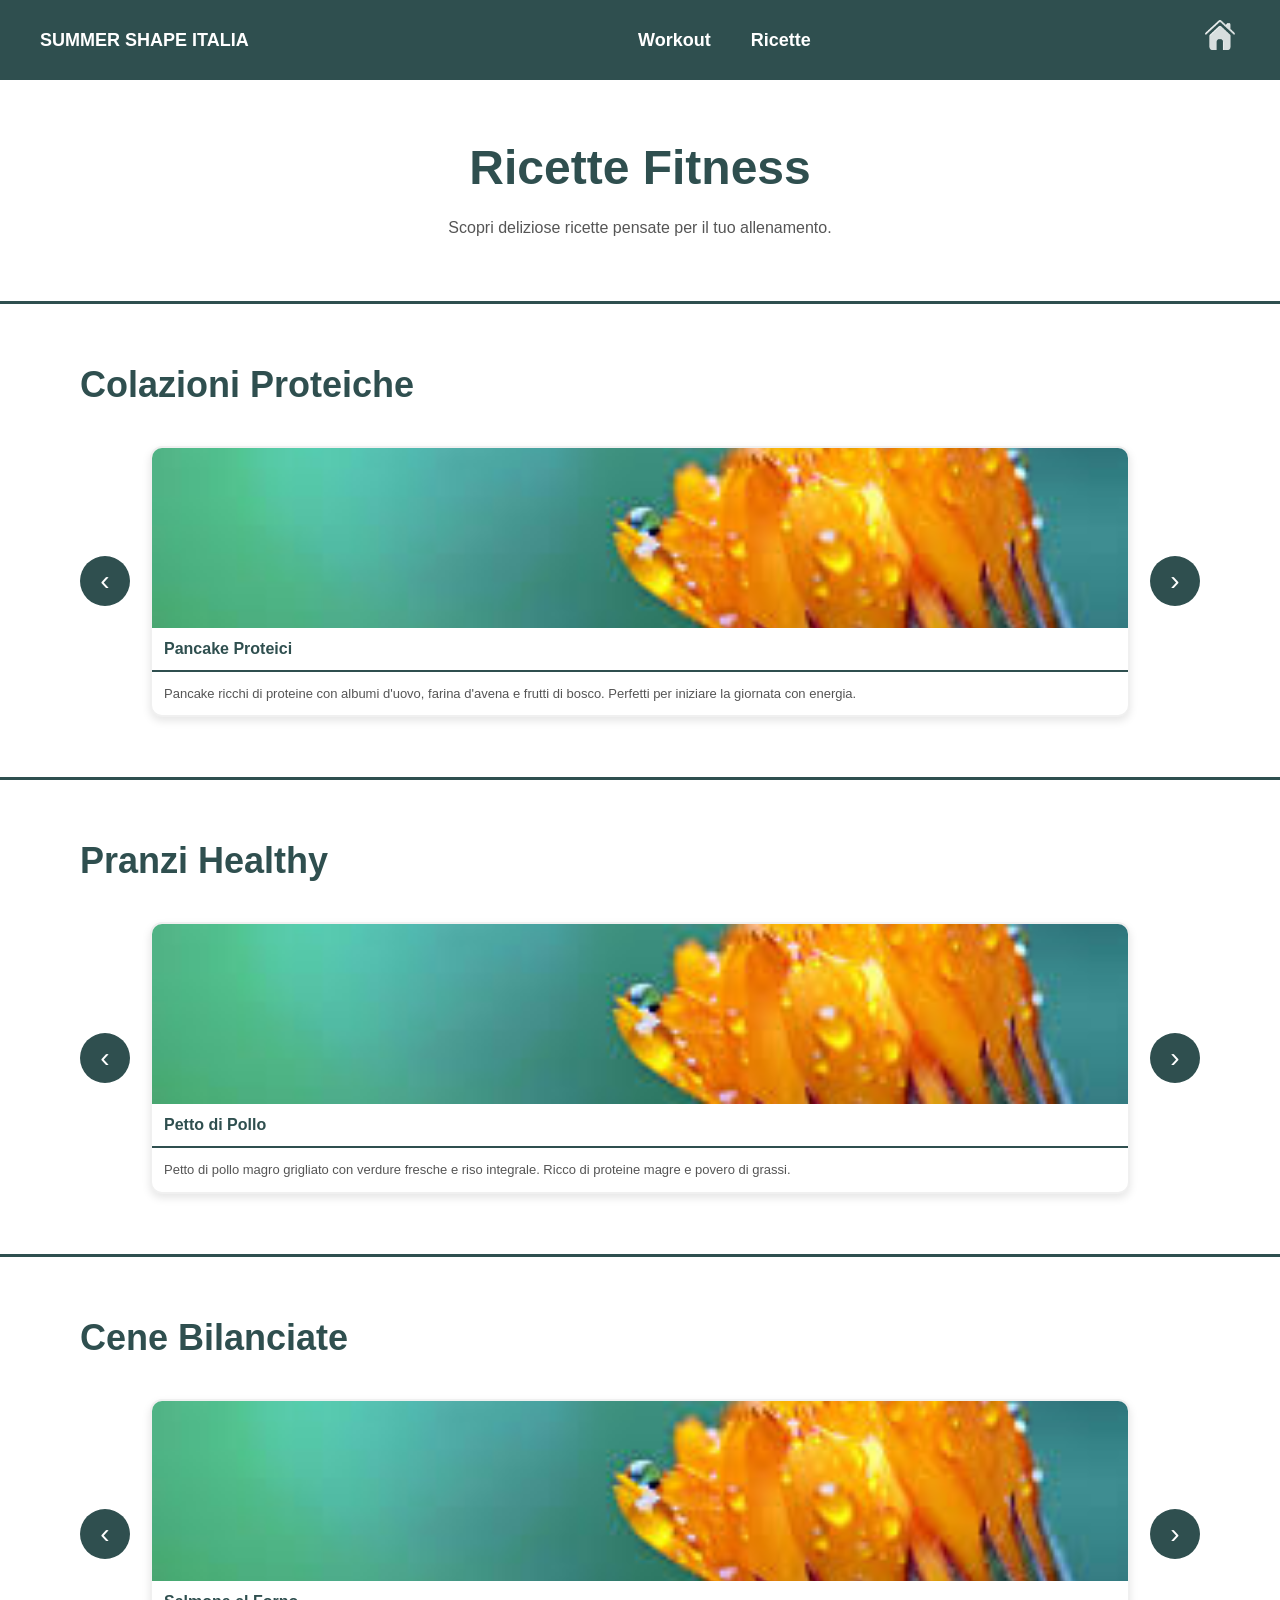
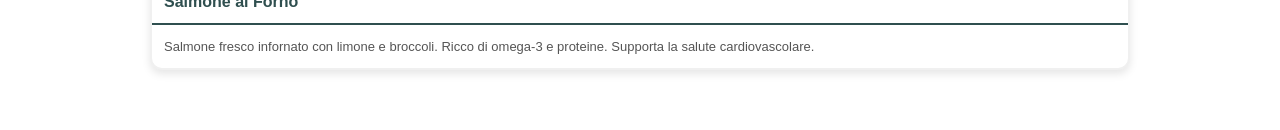
==== pagine/ricette.html @ 987bf716 "ho ricreato le pagine e ristrutturato meglio il css, devo ancora controllare bene tutto, dobbiamo so" ====
<!DOCTYPE html>
<html lang="it">
<head>
    <meta charset="UTF-8">
    <meta name="viewport" content="width=device-width, initial-scale=1.0">
    <title>Sito Fitness/ricette</title>
    <link rel="stylesheet" href="../style.css">
    <link rel="stylesheet" href="../ricette.css">
</head>
<body>

    <header>
        <nav>
            <div class="logo">SUMMER SHAPE ITALIA</div>
            <ul>
                <li class="nav-item">
                    <a href="workout.html">Workout</a>
                    <div class="dropdown">
                        <a href="workout.html#upper-body">Upper Body</a>
                        <a href="workout.html#lower-body">Lower Body</a>
                        <a href="workout.html#total-body">Total Body</a>
                        <a href="workout.html#perdita-peso">Perdita di Peso</a>
                    </div>
                </li>
                <li class="nav-item">
                    <a href="ricette.html">Ricette</a>
                    <div class="dropdown">
                        <a href="ricette.html#colazioni">Colazioni Proteiche</a>
                        <a href="ricette.html#pranzi">Pranzi Healthy</a>
                        <a href="ricette.html#cene">Cene Bilanciate</a>
                    </div>
                </li>
            </ul>
            <div class="icona">
                <li><a href="index.html"><img src="../immagini/home.png" alt="logo-home"></a></li>
            </div>
        </nav>
    </header>

    <section class="intro-section">
        <h1>Ricette Fitness</h1>
        <p>Scopri deliziose ricette pensate per il tuo allenamento.</p>
    </section>

    <main class="container_ricette">
        <!-- Colazioni Proteiche -->
        <section id="colazioni" class="macrosection-ricette">
            <h2>Colazioni Proteiche</h2>
            <div class="recipe-container">
                <button class="arrow-nav arrow-left" onclick="scrollRecipe('colazioni', -1)">&#8249;</button>
                <div class="grid-ricette">
                    <article class="card-ricette" onclick="openModal(this)">
                        <div class="card-img">
                            <img src="../immagini/prova.jpg" alt="Pancake Proteici">
                        </div>
                        <div class="card-ricetta-header">
                            <h3>Pancake Proteici</h3>
                        </div>
                        <div class="card-ricetta-text">
                            <p>Pancake ricchi di proteine con albumi d'uovo, farina d'avena e frutti di bosco. Perfetti per iniziare la giornata con energia.</p>
                        </div>
                        <div class="card-description" style="display:none;">Pancake ricchi di proteine realizzati con albumi d'uovo, farina d'avena integrale e proteine in polvere. Serviti con frutti di bosco freschi e miele.</div>
                    </article>
                </div>
                <button class="arrow-nav arrow-right" onclick="scrollRecipe('colazioni', 1)">&#8250;</button>
            </div>
        </section>

        <!-- Pranzi Healthy -->
        <section id="pranzi" class="macrosection-ricette">
            <h2>Pranzi Healthy</h2>
            <div class="recipe-container">
                <button class="arrow-nav arrow-left" onclick="scrollRecipe('pranzi', -1)">&#8249;</button>
                <div class="grid-ricette">
                    <article class="card-ricette" onclick="openModal(this)">
                        <div class="card-img">
                            <img src="../immagini/prova.jpg" alt="Petto di Pollo alla Griglia">
                        </div>
                        <div class="card-ricetta-header">
                            <h3>Petto di Pollo</h3>
                        </div>
                        <div class="card-ricetta-text">
                            <p>Petto di pollo magro grigliato con verdure fresche e riso integrale. Ricco di proteine magre e povero di grassi.</p>
                        </div>
                        <div class="card-description" style="display:none;">Petto di pollo magro grigliato con erbe aromatiche, accompagnato da verdure fresche di stagione e riso integrale. Ricco di proteine magre e perfetto per supportare la crescita muscolare.</div>
                    </article>
                </div>
                <button class="arrow-nav arrow-right" onclick="scrollRecipe('pranzi', 1)">&#8250;</button>
            </div>
        </section>

        <!-- Cene Bilanciate -->
        <section id="cene" class="macrosection-ricette">
            <h2>Cene Bilanciate</h2>
            <div class="recipe-container">
                <button class="arrow-nav arrow-left" onclick="scrollRecipe('cene', -1)">&#8249;</button>
                <div class="grid-ricette">
                    <article class="card-ricette" onclick="openModal(this)">
                        <div class="card-img">
                            <img src="../immagini/prova.jpg" alt="Salmone al Forno">
                        </div>
                        <div class="card-ricetta-header">
                            <h3>Salmone al Forno</h3>
                        </div>
                        <div class="card-ricetta-text">
                            <p>Salmone fresco infornato con limone e broccoli. Ricco di omega-3 e proteine. Supporta la salute cardiovascolare.</p>
                        </div>
                        <div class="card-description" style="display:none;">Filetti di salmone fresco infornati con limone e erbe aromatiche a 180°C. Accompagnati con patate dolci al forno e broccoli al vapore. Gli omega-3 aiutano a ridurre l'infiammazione.</div>
                    </article>
                </div>
                <button class="arrow-nav arrow-right" onclick="scrollRecipe('cene', 1)">&#8250;</button>
            </div>
        </section>
    </main>

    <!-- Modal per visualizzare il dettaglio -->
    <div id="modal" class="modal" onclick="closeModal(event)">
        <div class="modal-content" onclick="event.stopPropagation()">
            <button class="modal-close" onclick="closeModal()">&times;</button>
            <img id="modal-img" src="" alt="">
            <div class="modal-text">
                <h2 id="modal-title"></h2>
                <p id="modal-description"></p>
            </div>
        </div>
    </div>

    <script>
        function openModal(element) {
            const img = element.querySelector('.card-img img');
            const title = element.querySelector('.card-ricetta-header h3');
            const description = element.querySelector('.card-description');
            
            document.getElementById('modal-img').src = img.src;
            document.getElementById('modal-img').alt = img.alt;
            document.getElementById('modal-title').textContent = title.textContent;
            document.getElementById('modal-description').textContent = description.textContent;
            
            document.getElementById('modal').classList.add('active');
        }
        
        function closeModal(event) {
            document.getElementById('modal').classList.remove('active');
        }

        function scrollRecipe(sectionId, direction) {
            const section = document.getElementById(sectionId);
            const grid = section.querySelector('.grid-ricette');
            const scrollAmount = direction * 350;
            grid.scrollBy({
                left: scrollAmount,
                behavior: 'smooth'
            });
        }
    </script>
</body>
</html>
---- style.css ----
/* Global Styles - Common to all pages */

* {
    margin: 0;
    padding: 0;
    box-sizing: border-box;
}

body {
    font-family: Arial, sans-serif;
    background-color: white;
}

/* Header & Navigation */
header {
    background-color: darkslategray;
    padding: 15px 30px;
    width: 100%;
    position: sticky;
    top: 0;
    z-index: 99;
}

nav {
    display: flex;
    justify-content: space-between;
    align-items: center;
    max-width: 1200px;
    margin: 0 auto;
}

.logo {
    color: white;
    font-size: 18px;
    text-transform: uppercase;
    font-weight: bold;
}

.button {
    color: white;
}

nav ul {
    list-style: none;
    display: flex;
}

nav ul li {
    margin: 0 20px;
}

nav ul li a {
    color: white;
    text-decoration: none;
    font-weight: bold;
    font-size: 18px;
    transition: 0.3s;
}

nav ul li a:hover {
    color: #2f3542;
}

.nav-item {
    position: relative;
}

.nav-item:hover .dropdown {
    display: flex;
}

.dropdown {
    display: none;
    position: absolute;
    top: 100%;
    left: 0;
    background: darkslategray;
    flex-direction: column;
    padding: 10px 0;
    border-radius: 4px;
    box-shadow: 0 4px 8px rgba(0, 0, 0, 0.2);
    min-width: 180px;
    margin-top: 5px;
    z-index: 100;
}

.dropdown a {
    color: white;
    padding: 10px 20px;
    text-decoration: none;
    font-size: 16px;
    transition: background 0.3s;
    display: block;
}

.dropdown a:hover {
    background: rgba(255, 255, 255, 0.1);
}

.icona {
    height: 50px;
    padding: 5px;
    list-style: none;
}

.icona li {
    list-style: none;
}

.icona img {
    width: 30px;
    height: 30px;
    filter: brightness(0) invert(1);
    transition: 0.3s;
}

.icona img:hover {
    opacity: 0.8;
}

/* Container */
.container {
    padding: 0 80px 80px 80px;
    text-align: left;
    max-width: 100%;
}

/* Modal Styles */
.modal {
    display: none;
    position: fixed;
    top: 0;
    left: 0;
    width: 100%;
    height: 100%;
    background: rgba(0, 0, 0, 0.6);
    z-index: 1000;
    align-items: center;
    justify-content: center;
}

.modal.active {
    display: flex;
}

.modal-content {
    background: white;
    border-radius: 12px;
    width: 80%;
    max-width: 800px;
    max-height: 90vh;
    overflow-y: auto;
    display: flex;
    flex-direction: column;
    position: relative;
}

.modal-close {
    position: absolute;
    top: 15px;
    right: 15px;
    background: none;
    border: none;
    font-size: 32px;
    cursor: pointer;
    color: darkslategray;
    z-index: 1001;
}

.modal-close:hover {
    color: #000;
}

#modal-img {
    width: 100%;
    height: 400px;
    object-fit: cover;
    border-radius: 12px 12px 0 0;
}

.modal-text {
    padding: 30px;
}

.modal-text h2 {
    font-size: 28px;
    color: darkslategray;
    margin-bottom: 15px;
}

.modal-text p {
    font-size: 16px;
    line-height: 1.6;
    color: #555;
}

/* Responsive Design */
@media (max-width: 768px) {
    header {
        padding: 10px 15px;
    }

    nav {
        flex-wrap: wrap;
        gap: 10px;
    }

    .logo {
        font-size: 16px;
    }

    nav ul {
        flex-direction: column;
        text-align: center;
        gap: 10px;
        width: 100%;
    }

    nav ul li {
        margin: 5px 0;
    }

    nav ul li a {
        font-size: 16px;
    }

    .dropdown {
        position: static;
        display: none;
        box-shadow: none;
        background: rgba(0, 0, 0, 0.1);
        margin: 0;
        padding: 5px 0;
    }

    .nav-item:hover .dropdown {
        display: flex;
    }

    .container {
        padding: 20px;
    }

    .modal-content {
        width: 90%;
        max-width: 100%;
    }

    #modal-img {
        height: 250px;
    }

    .modal-text {
        padding: 20px;
    }

    .modal-text h2 {
        font-size: 22px;
    }

    .modal-text p {
        font-size: 14px;
    }
}
---- ricette.css ----
/* Ricette Page Specific Styles */

.container_ricette {
    display: block;
    padding: 0;
}

.intro-section {
    background: white;
    padding: 60px 80px;
    text-align: center;
}

.intro-section h1 {
    font-size: 48px;
    color: darkslategray;
    margin-bottom: 20px;
}

.intro-section p {
    font-size: 16px;
    color: #555;
    line-height: 1.6;
}

.macrosection-ricette {
    padding: 60px 80px;
    background: white;
    border-top: 3px solid darkslategray;
    margin-top: 0;
}

.macrosection-ricette h2 {
    font-size: 36px;
    color: darkslategray;
    margin-bottom: 40px;
}

.recipe-container {
    display: flex;
    align-items: center;
    gap: 20px;
}

.arrow-nav {
    background: darkslategray;
    color: white;
    border: none;
    width: 50px;
    height: 50px;
    border-radius: 50%;
    font-size: 28px;
    cursor: pointer;
    transition: background 0.3s;
    flex-shrink: 0;
    display: flex;
    align-items: center;
    justify-content: center;
}

.arrow-nav:hover {
    background: #5a6f7d;
}

.arrow-left {
    order: -1;
}

.grid-ricette {
    display: grid;
    grid-template-columns: repeat(auto-fit, minmax(300px, 1fr));
    gap: 30px;
    flex: 1;
}

.card-ricette {
    border-radius: 12px;
    overflow: hidden;
    background: white;
    box-shadow: 0 4px 8px rgba(0,0,0,0.1);
    cursor: pointer;
    transition: transform 0.3s, box-shadow 0.3s;
    display: flex;
    flex-direction: column;
    border: 2px solid #f0f0f0;
}

.card-ricette:hover {
    transform: translateY(-8px);
    box-shadow: 0 8px 16px rgba(0,0,0,0.2);
    border-color: darkslategray;
}

.card-ricette .card-img {
    height: 180px;
    overflow: hidden;
    background-color: #f0f0f0;
}

.card-ricette .card-img img {
    width: 100%;
    height: 100%;
    object-fit: cover;
    display: block;
}

.card-ricetta-header {
    padding: 12px;
    background: white;
    border-bottom: 2px solid darkslategray;
}

.card-ricetta-header h3 {
    font-size: 16px;
    color: darkslategray;
    margin: 0;
    font-weight: bold;
}

.card-ricetta-text {
    padding: 12px;
    flex: 1;
    overflow-y: auto;
    max-height: 120px;
}

.card-ricetta-text p {
    font-size: 13px;
    line-height: 1.5;
    color: #555;
    margin: 0;
}

@media (max-width: 768px) {
    .intro-section {
        padding: 40px 20px;
    }

    .intro-section h1 {
        font-size: 32px;
        margin-bottom: 10px;
    }

    .intro-section p {
        font-size: 14px;
    }

    .macrosection-ricette {
        padding: 40px 20px;
        border-top: 2px solid darkslategray;
    }

    .macrosection-ricette h2 {
        font-size: 28px;
        margin-bottom: 30px;
    }

    .recipe-container {
        flex-wrap: wrap;
        gap: 15px;
    }

    .arrow-nav {
        width: 45px;
        height: 45px;
        font-size: 24px;
    }

    .grid-ricette {
        display: flex;
        overflow-x: auto;
        overflow-y: hidden;
        scroll-snap-type: x mandatory;
        gap: 15px;
        width: 100%;
        flex: none;
        -webkit-overflow-scrolling: touch;
    }

    .card-ricette {
        min-width: 85vw;
        flex-shrink: 0;
        scroll-snap-align: start;
    }

    .card-ricette .card-img {
        height: 150px;
    }

    .card-ricetta-text {
        max-height: 90px;
    }

    .card-ricetta-text p {
        font-size: 12px;
    }
}
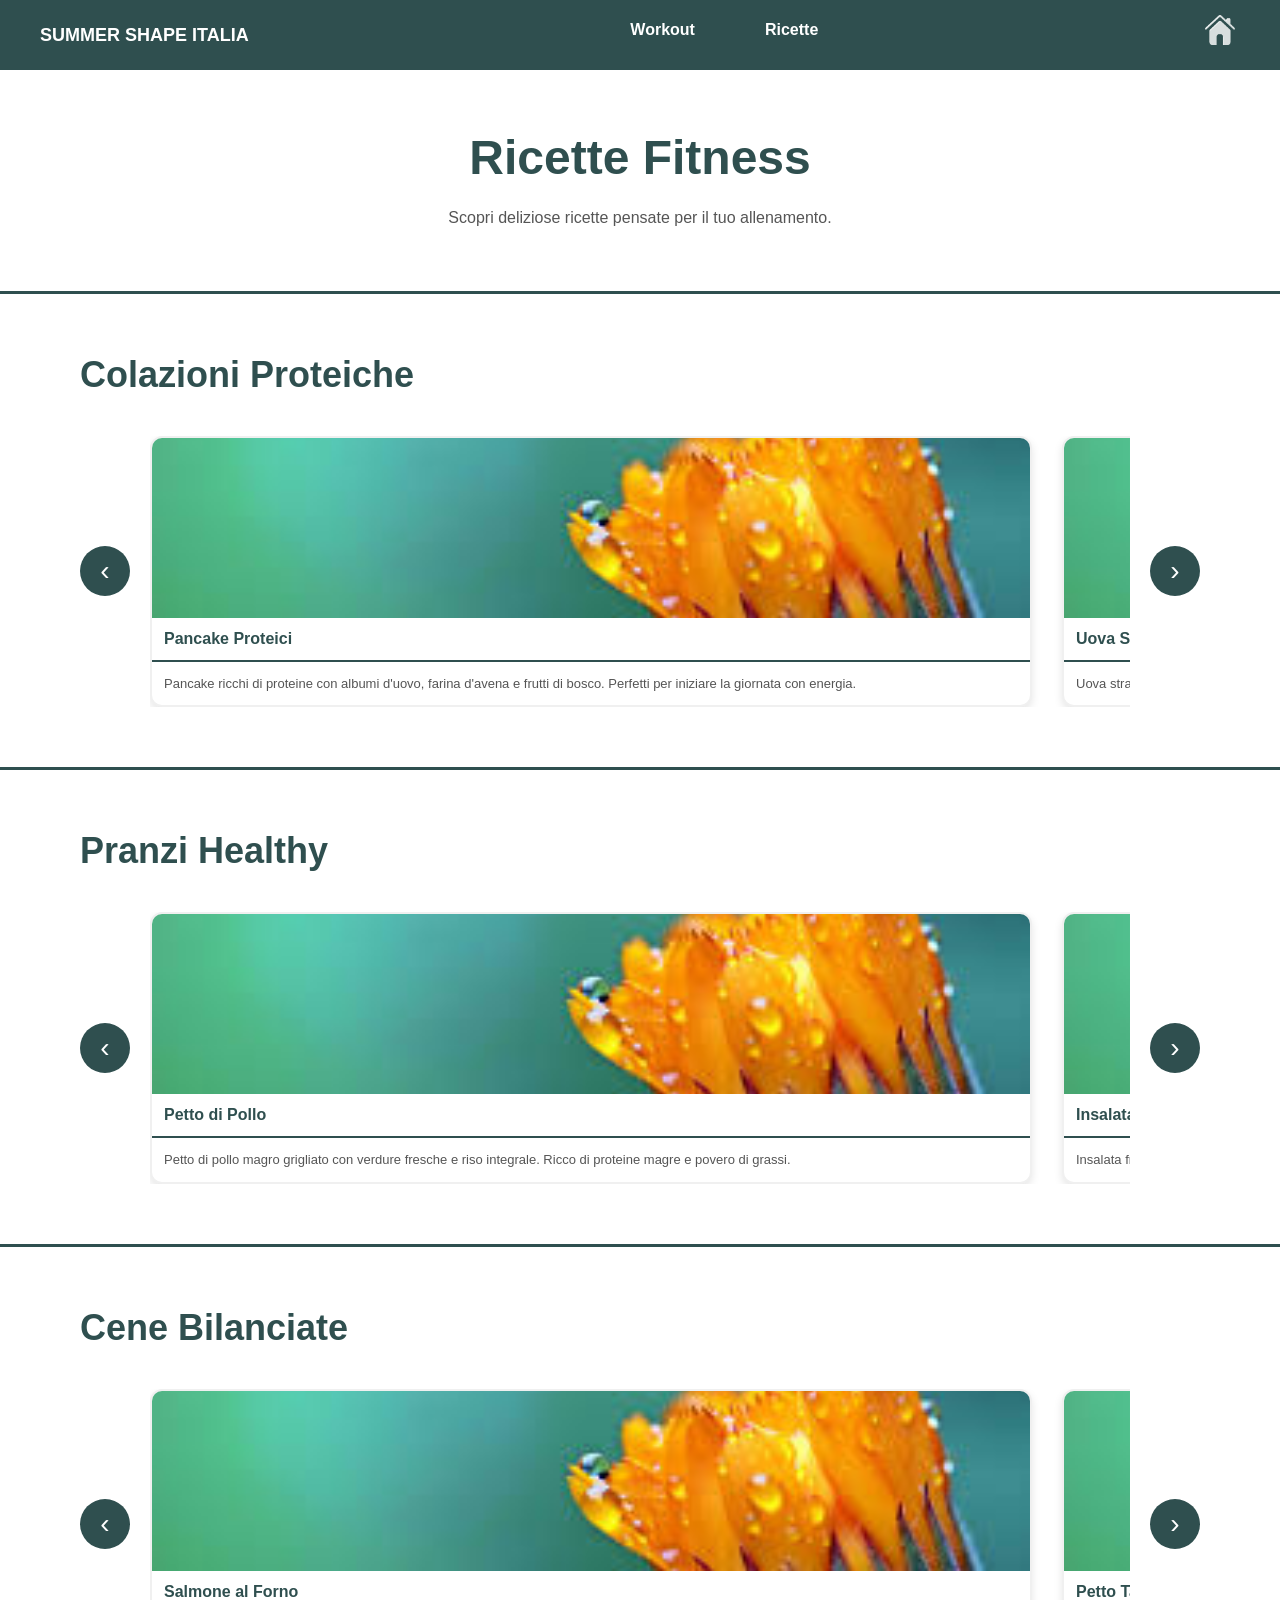
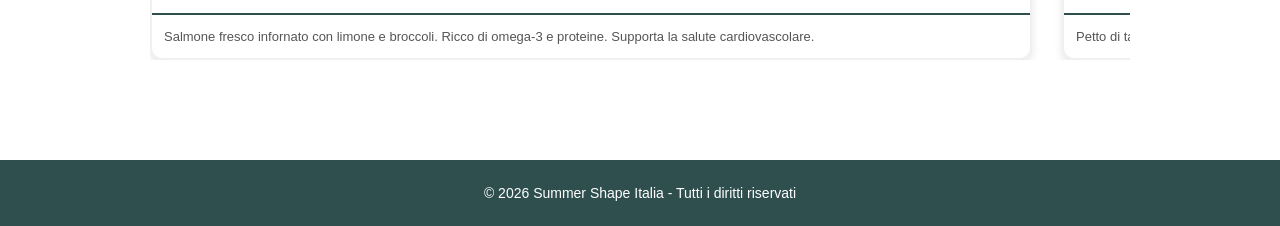
==== commit 14504ab9: "sto cercando di sistemare le ultime cose, ci sono anocra due problemi nello scrolling delle ricette" ====
--- a/pagine/ricette.html
+++ b/pagine/ricette.html
@@ -61,6 +61,18 @@
                         </div>
                         <div class="card-description" style="display:none;">Pancake ricchi di proteine realizzati con albumi d'uovo, farina d'avena integrale e proteine in polvere. Serviti con frutti di bosco freschi e miele.</div>
                     </article>
+                    <article class="card-ricette" onclick="openModal(this)">
+                        <div class="card-img">
+                            <img src="../immagini/prova.jpg" alt="Uova Strapazzate">
+                        </div>
+                        <div class="card-ricetta-header">
+                            <h3>Uova Strapazzate</h3>
+                        </div>
+                        <div class="card-ricetta-text">
+                            <p>Uova strapazzate ricche di proteine con pane integrale tostato. Colazione veloce e nutriente per iniziare la giornata.</p>
+                        </div>
+                        <div class="card-description" style="display:none;">Uova strapazzate preparate con 3 uova intere, accompagnate da pane integrale tostato e verdure fresche. Ricche di proteine e vitamine essenziali.</div>
+                    </article>
                 </div>
                 <button class="arrow-nav arrow-right" onclick="scrollRecipe('colazioni', 1)">&#8250;</button>
             </div>
@@ -84,6 +96,18 @@
                         </div>
                         <div class="card-description" style="display:none;">Petto di pollo magro grigliato con erbe aromatiche, accompagnato da verdure fresche di stagione e riso integrale. Ricco di proteine magre e perfetto per supportare la crescita muscolare.</div>
                     </article>
+                    <article class="card-ricette" onclick="openModal(this)">
+                        <div class="card-img">
+                            <img src="../immagini/prova.jpg" alt="Insalata Tonno">
+                        </div>
+                        <div class="card-ricetta-header">
+                            <h3>Insalata Tonno</h3>
+                        </div>
+                        <div class="card-ricetta-text">
+                            <p>Insalata fresca con tonno artigianale, pomodori, cetrioli e olio d'oliva. Pranzo leggero e proteico.</p>
+                        </div>
+                        <div class="card-description" style="display:none;">Insalata mista con tonno fresco, pomodori cherry, cetrioli croccanti, olive nere e olio d'oliva extra vergine. Condita con limone e pepe. Ricco di omega-3 e proteine.</div>
+                    </article>
                 </div>
                 <button class="arrow-nav arrow-right" onclick="scrollRecipe('pranzi', 1)">&#8250;</button>
             </div>
@@ -106,6 +130,18 @@
                             <p>Salmone fresco infornato con limone e broccoli. Ricco di omega-3 e proteine. Supporta la salute cardiovascolare.</p>
                         </div>
                         <div class="card-description" style="display:none;">Filetti di salmone fresco infornati con limone e erbe aromatiche a 180°C. Accompagnati con patate dolci al forno e broccoli al vapore. Gli omega-3 aiutano a ridurre l'infiammazione.</div>
+                    </article>
+                    <article class="card-ricette" onclick="openModal(this)">
+                        <div class="card-img">
+                            <img src="../immagini/prova.jpg" alt="Petto Tacchino">
+                        </div>
+                        <div class="card-ricetta-header">
+                            <h3>Petto Tacchino</h3>
+                        </div>
+                        <div class="card-ricetta-text">
+                            <p>Petto di tacchino al forno con verdure rostate. Proteine magre e facilmente digeribile per una cena leggera.</p>
+                        </div>
+                        <div class="card-description" style="display:none;">Petto di tacchino magro infornato a 180°C con erbe aromatiche, accompagnato da verdure rostate (zucchine, melanzane, carote). Molto proteico e a basso contenuto di grassi, perfetto per la cena.</div>
                     </article>
                 </div>
                 <button class="arrow-nav arrow-right" onclick="scrollRecipe('cene', 1)">&#8250;</button>
@@ -153,5 +189,8 @@
             });
         }
     </script>
+    <footer>
+        &copy; 2026 Summer Shape Italia - Tutti i diritti riservati
+    </footer>
 </body>
 </html>
--- a/style.css
+++ b/style.css
@@ -14,7 +14,7 @@
 /* Header & Navigation */
 header {
     background-color: darkslategray;
-    padding: 15px 30px;
+    padding: 10px 20px;
     width: 100%;
     position: sticky;
     top: 0;
@@ -53,9 +53,22 @@
     color: white;
     text-decoration: none;
     font-weight: bold;
-    font-size: 18px;
+    font-size: 16px;
+    padding: 10px 15px;
     transition: 0.3s;
-}
+    display: inline-block;
+}
+
+/* ensure cards clickable on mobile */
+article.card-workout, article.card-ricette {
+    position: relative;
+    z-index: 1;
+}
+
+.card-img, .card-img img {
+    pointer-events: auto;
+}
+
 
 nav ul li a:hover {
     color: #2f3542;
@@ -63,6 +76,7 @@
 
 .nav-item {
     position: relative;
+    padding-bottom: 10px;
 }
 
 .nav-item:hover .dropdown {
@@ -80,7 +94,7 @@
     border-radius: 4px;
     box-shadow: 0 4px 8px rgba(0, 0, 0, 0.2);
     min-width: 180px;
-    margin-top: 5px;
+    margin-top: 0;
     z-index: 100;
 }
 
@@ -194,34 +208,66 @@
     color: #555;
 }
 
+/* Footer */
+footer {
+    background-color: darkslategray;
+    color: white;
+    padding: 25px 30px;
+    text-align: center;
+    font-size: 14px;
+    width: 100%;
+    margin-top: 40px;
+}
+
 /* Responsive Design */
 @media (max-width: 768px) {
+    /* give some breathing room after cover */
+    .cover {
+        margin-bottom: 20px;
+    }
+    .sezione, .macrosection-ricette {
+        padding: 20px 0;
+    }
+
     header {
-        padding: 10px 15px;
+        padding: 8px 10px;
+        position: relative;
     }
 
     nav {
         flex-wrap: wrap;
         gap: 10px;
+        align-items: center;
+        justify-content: center;
     }
 
     .logo {
+        display: none;
+    }
+
+    nav ul li:first-child {
+        margin: 0;
+    }
+
+    nav ul li:first-child a {
+        padding: 5px 10px;
         font-size: 16px;
     }
 
     nav ul {
-        flex-direction: column;
+        flex-direction: row;
         text-align: center;
-        gap: 10px;
-        width: 100%;
+        gap: 15px;
+        justify-content: center;
     }
 
     nav ul li {
-        margin: 5px 0;
+        margin: 0;
     }
 
     nav ul li a {
-        font-size: 16px;
+        font-size: 14px;
+        padding: 8px 12px;
     }
 
     .dropdown {
@@ -241,6 +287,12 @@
         padding: 20px;
     }
 
+    footer {
+        padding: 15px 20px;
+        font-size: 12px;
+    }
+
+
     .modal-content {
         width: 90%;
         max-width: 100%;
--- a/ricette.css
+++ b/ricette.css
@@ -67,10 +67,13 @@
 }
 
 .grid-ricette {
-    display: grid;
-    grid-template-columns: repeat(auto-fit, minmax(300px, 1fr));
+    display: flex;
+    overflow-x: auto;
+    overflow-y: hidden;
+    scroll-snap-type: x mandatory;
     gap: 30px;
     flex: 1;
+    -webkit-overflow-scrolling: touch;
 }
 
 .card-ricette {
@@ -83,6 +86,9 @@
     display: flex;
     flex-direction: column;
     border: 2px solid #f0f0f0;
+    min-width: 90%;
+    flex-shrink: 0;
+    scroll-snap-align: start;
 }
 
 .card-ricette:hover {
@@ -156,14 +162,15 @@
     }
 
     .recipe-container {
-        flex-wrap: wrap;
-        gap: 15px;
+        flex-wrap: nowrap;
+        gap: 10px;
     }
 
     .arrow-nav {
-        width: 45px;
-        height: 45px;
-        font-size: 24px;
+        width: 40px;
+        height: 40px;
+        font-size: 20px;
+        flex-shrink: 0;
     }
 
     .grid-ricette {
@@ -172,8 +179,7 @@
         overflow-y: hidden;
         scroll-snap-type: x mandatory;
         gap: 15px;
-        width: 100%;
-        flex: none;
+        flex: 1;
         -webkit-overflow-scrolling: touch;
     }
 
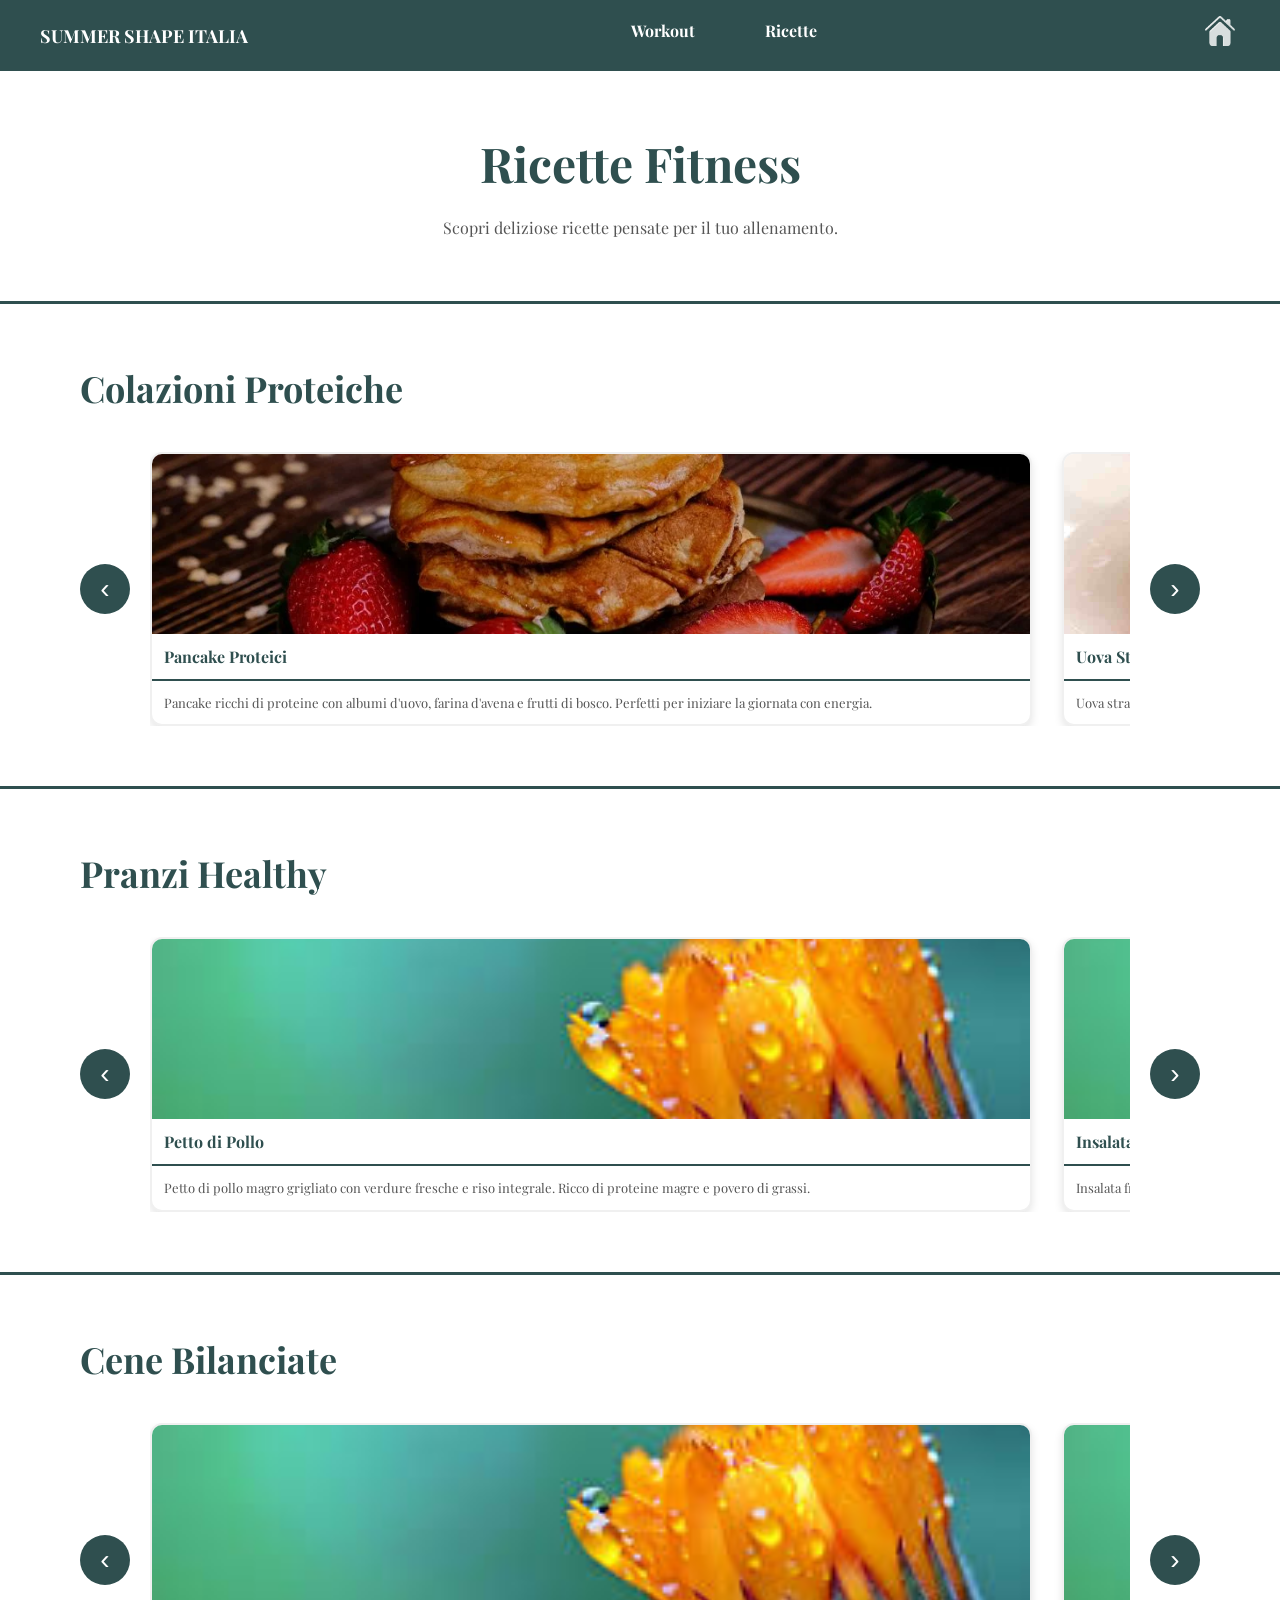
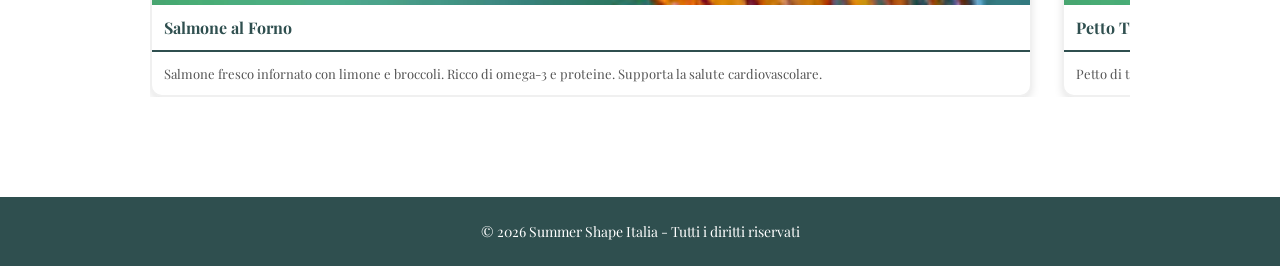
==== commit 1e15ba67: "aggiunto due immagini e rimosso qualcosa" ====
--- a/pagine/ricette.html
+++ b/pagine/ricette.html
@@ -51,7 +51,7 @@
                 <div class="grid-ricette">
                     <article class="card-ricette" onclick="openModal(this)">
                         <div class="card-img">
-                            <img src="../immagini/prova.jpg" alt="Pancake Proteici">
+                            <img src="../immagini/pancakeproteici.webp" alt="Pancake Proteici">
                         </div>
                         <div class="card-ricetta-header">
                             <h3>Pancake Proteici</h3>
@@ -63,7 +63,7 @@
                     </article>
                     <article class="card-ricette" onclick="openModal(this)">
                         <div class="card-img">
-                            <img src="../immagini/prova.jpg" alt="Uova Strapazzate">
+                            <img src="../immagini/uovastrapazzate.jpg" alt="Uova Strapazzate">
                         </div>
                         <div class="card-ricetta-header">
                             <h3>Uova Strapazzate</h3>
--- a/style.css
+++ b/style.css
@@ -1,4 +1,6 @@
 /* Global Styles - Common to all pages */
+
+@import url('https://fonts.googleapis.com/css2?family=Playfair+Display:wght@400;700&display=swap');
 
 * {
     margin: 0;
@@ -7,7 +9,7 @@
 }
 
 body {
-    font-family: Arial, sans-serif;
+    font-family: 'Playfair Display', serif;
     background-color: white;
 }
 
@@ -271,12 +273,15 @@
     }
 
     .dropdown {
-        position: static;
+        position: absolute;
         display: none;
         box-shadow: none;
-        background: rgba(0, 0, 0, 0.1);
+        background: darkslategray;
         margin: 0;
         padding: 5px 0;
+        top: 100%;
+        left: 0;
+        min-width: 180px;
     }
 
     .nav-item:hover .dropdown {
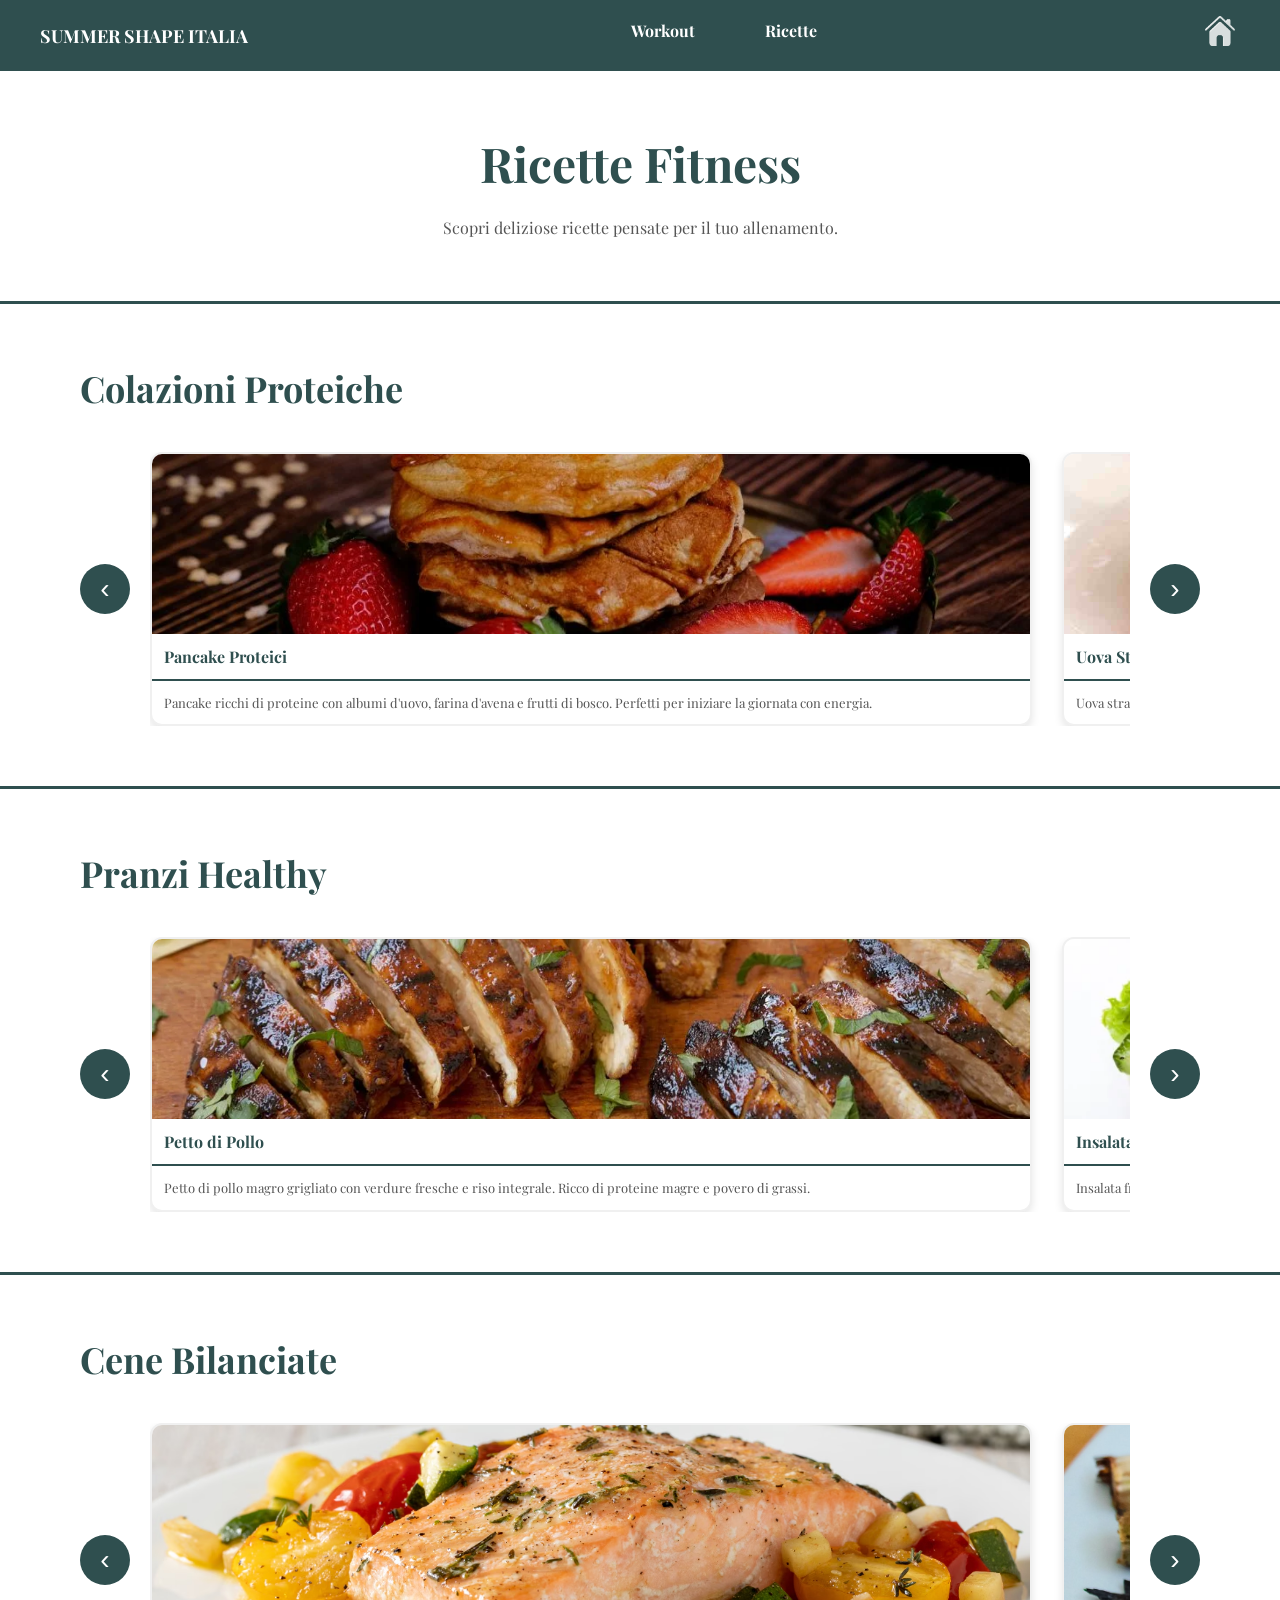
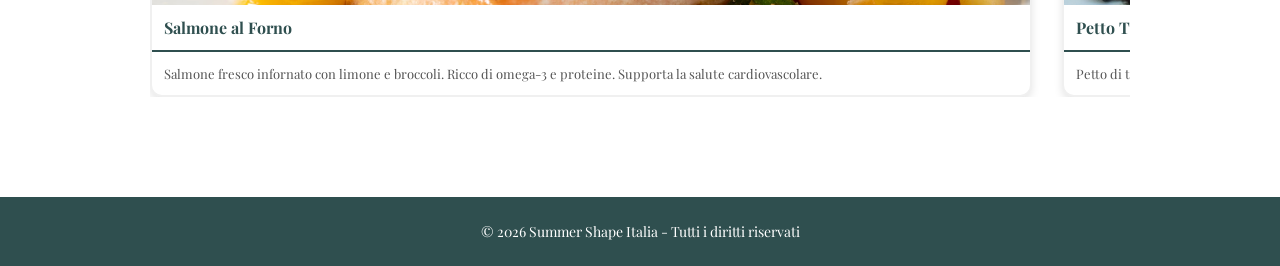
==== commit 2c918230: "nuove immagini" ====
--- a/pagine/ricette.html
+++ b/pagine/ricette.html
@@ -86,7 +86,7 @@
                 <div class="grid-ricette">
                     <article class="card-ricette" onclick="openModal(this)">
                         <div class="card-img">
-                            <img src="../immagini/prova.jpg" alt="Petto di Pollo alla Griglia">
+                            <img src="../immagini/petto pollo.webp" alt="Petto di Pollo alla Griglia">
                         </div>
                         <div class="card-ricetta-header">
                             <h3>Petto di Pollo</h3>
@@ -98,7 +98,7 @@
                     </article>
                     <article class="card-ricette" onclick="openModal(this)">
                         <div class="card-img">
-                            <img src="../immagini/prova.jpg" alt="Insalata Tonno">
+                            <img src="../immagini/ricetta-insalata-di-tonno.webp" alt="Insalata Tonno">
                         </div>
                         <div class="card-ricetta-header">
                             <h3>Insalata Tonno</h3>
@@ -121,7 +121,7 @@
                 <div class="grid-ricette">
                     <article class="card-ricette" onclick="openModal(this)">
                         <div class="card-img">
-                            <img src="../immagini/prova.jpg" alt="Salmone al Forno">
+                            <img src="../immagini/salmonealforno.avif" alt="Salmone al Forno">
                         </div>
                         <div class="card-ricetta-header">
                             <h3>Salmone al Forno</h3>
@@ -133,7 +133,7 @@
                     </article>
                     <article class="card-ricette" onclick="openModal(this)">
                         <div class="card-img">
-                            <img src="../immagini/prova.jpg" alt="Petto Tacchino">
+                            <img src="../immagini/pettotacchino.jpg" alt="Petto Tacchino">
                         </div>
                         <div class="card-ricetta-header">
                             <h3>Petto Tacchino</h3>
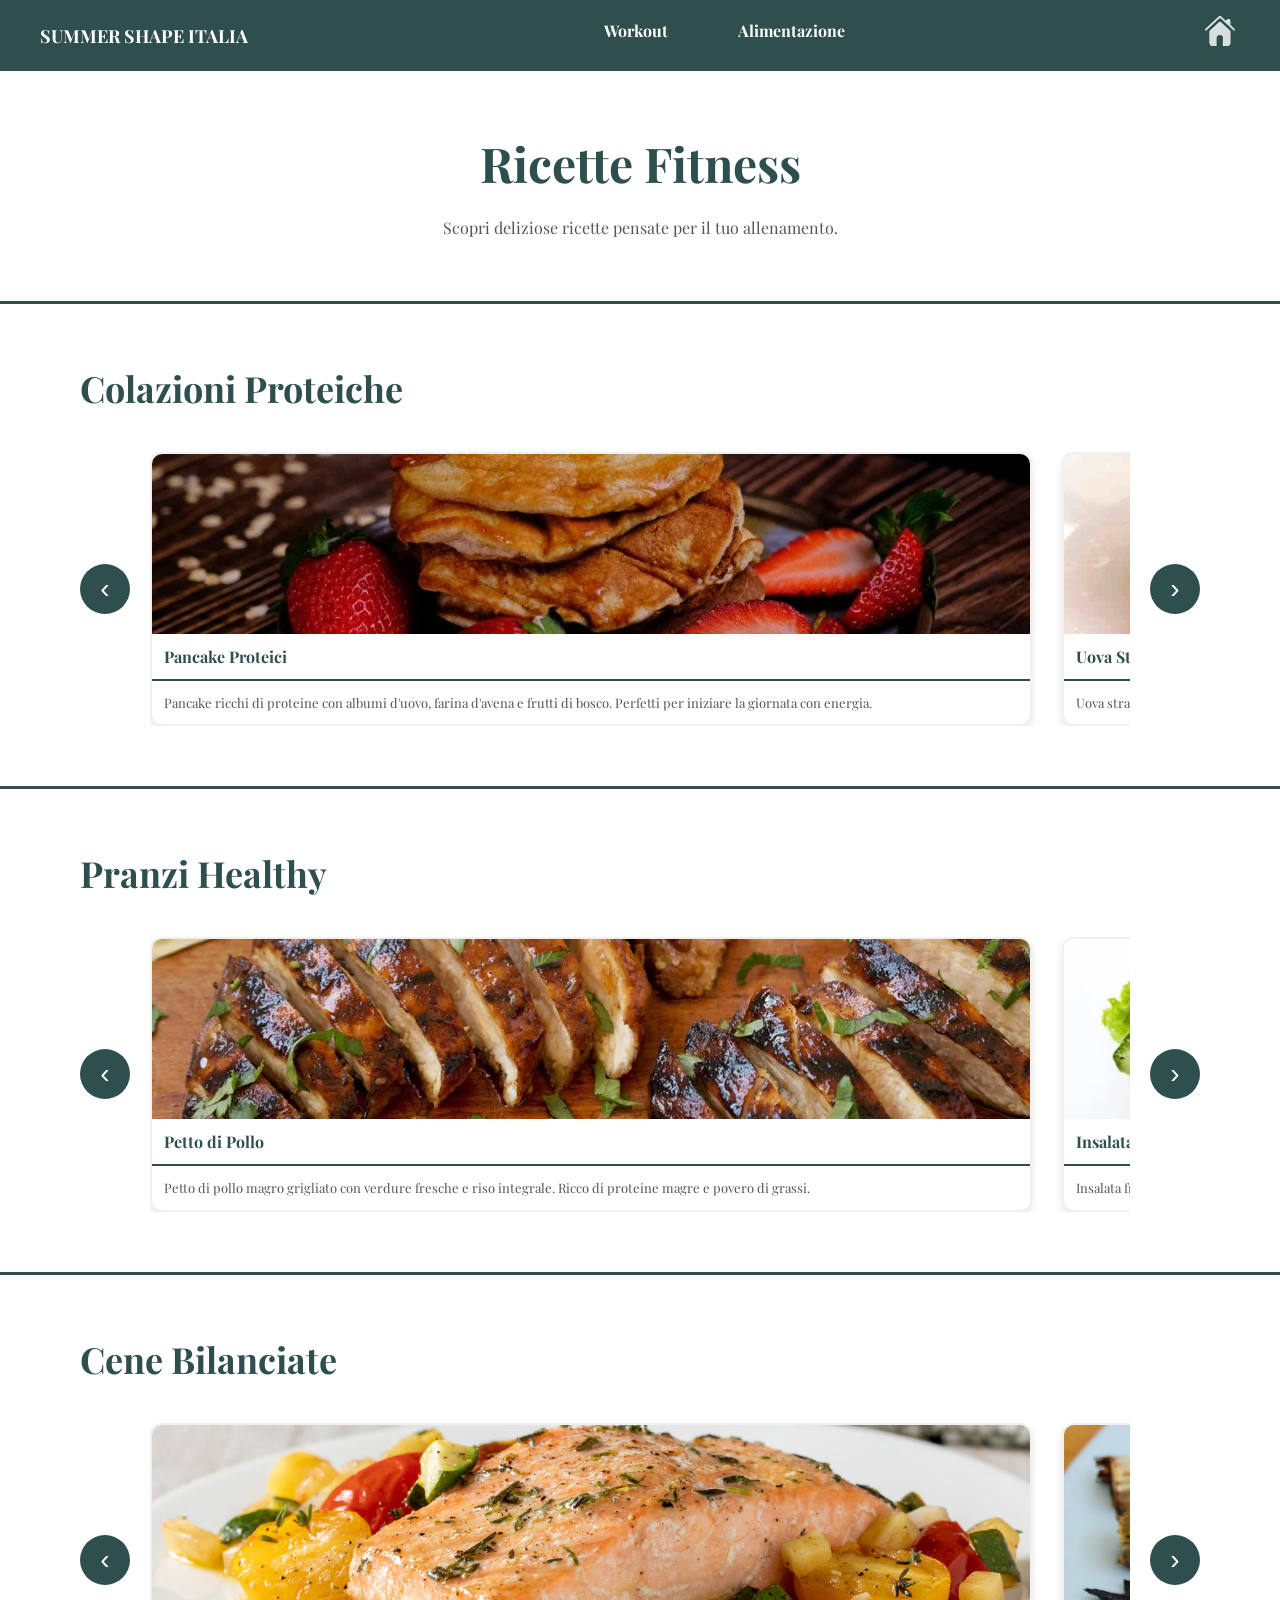
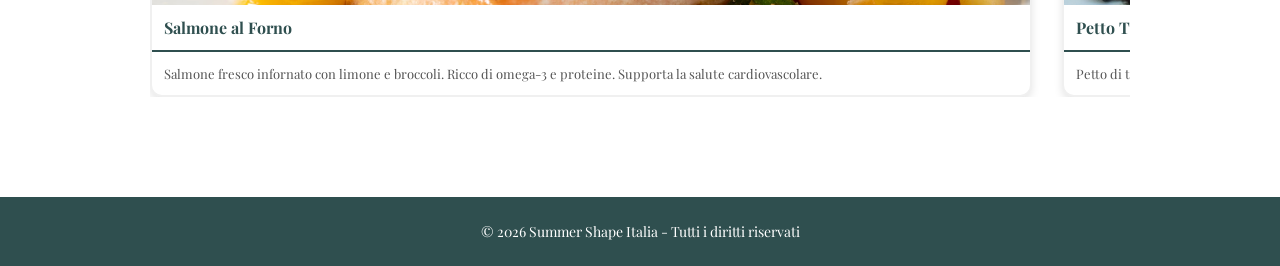
==== commit a48a1797: "dettagli aggiustati" ====
--- a/pagine/ricette.html
+++ b/pagine/ricette.html
@@ -19,11 +19,10 @@
                         <a href="workout.html#upper-body">Upper Body</a>
                         <a href="workout.html#lower-body">Lower Body</a>
                         <a href="workout.html#total-body">Total Body</a>
-                        <a href="workout.html#perdita-peso">Perdita di Peso</a>
                     </div>
                 </li>
                 <li class="nav-item">
-                    <a href="ricette.html">Ricette</a>
+                    <a href="ricette.html">Alimentazione</a>
                     <div class="dropdown">
                         <a href="ricette.html#colazioni">Colazioni Proteiche</a>
                         <a href="ricette.html#pranzi">Pranzi Healthy</a>
